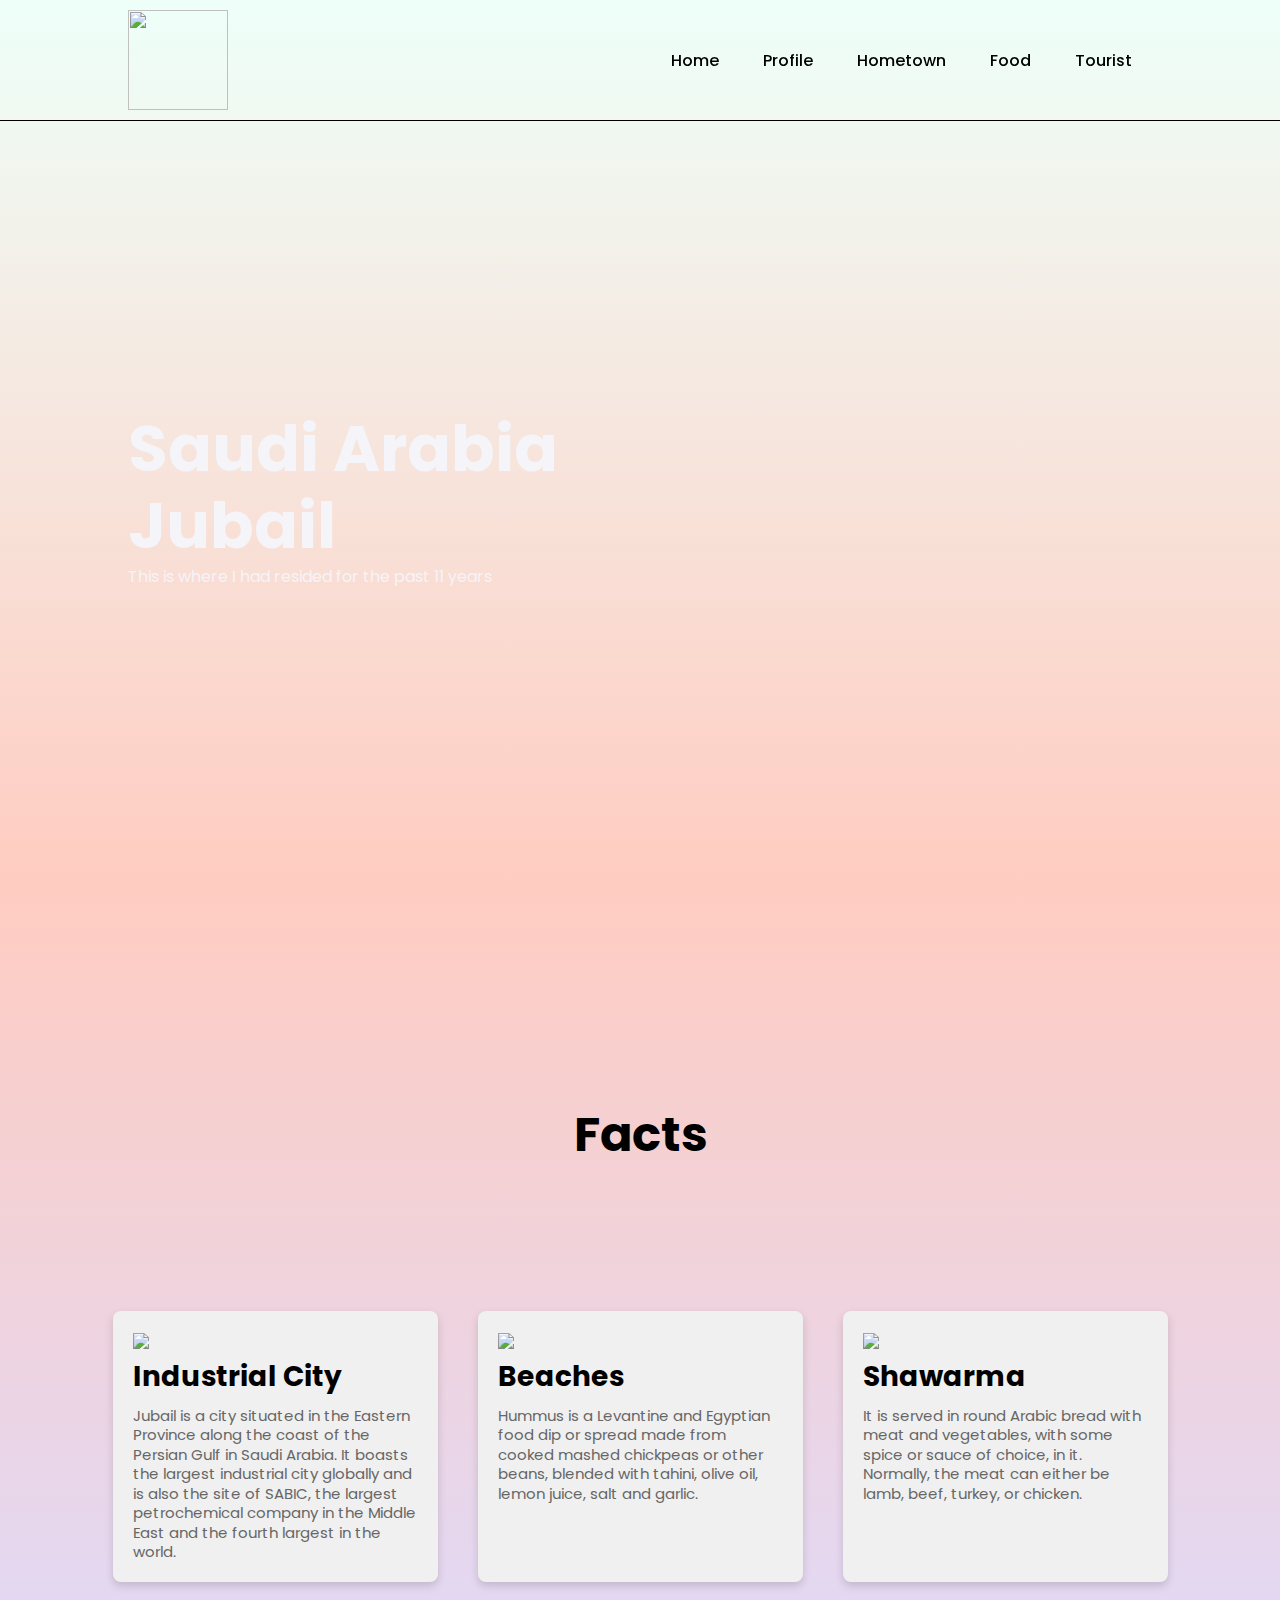
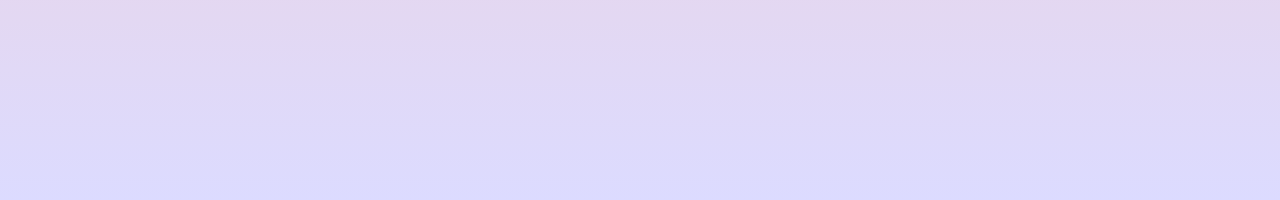
==== hometown.html @ d2705287 "Add files via upload" ====
<!DOCTYPE html>
<html lang="en">
<head>
    <meta charset="UTF-8">
    <meta name="viewport" content="width=device-width, initial-scale=1.0">
    <title>Hometown</title>
    <link rel="stylesheet" href="style.css">
    <link rel="preconnect" href="https://fonts.googleapis.com">
    <link rel="preconnect" href="https://fonts.gstatic.com" crossorigin>
    <link href="https://fonts.googleapis.com/css2?family=Poppins:wght@100;200;300;400;500&display=swap" rel="stylesheet">
</head>
<body>
    <nav>
        <img src="images/bunnypfp-removebg-preview.png" alt="" class="logo" width="100" height="100">
        <ul>
            <li><a style="color: #000;" 
                href="home.html">Home</a></li>
            <li><a style="color: #000;" 
                href="profile.html">Profile</a></li>
            <li><a style="color: #000;" 
                href="hometown.html">Hometown</a></li>
            <li><a style="color: #000;" 
                href="food.html">Food</a></li>
            <li><a style="color: #000;" 
                href="tourist.html">Tourist</a></li>
        </ul>
    </nav>
    <div class="hometown">
        <h1>Saudi Arabia <br> Jubail</h1>
        <p>This is where I had resided for the past 11 years</p>
    </div>
    <div class="card">
        <h2 class="heading">Facts</h2>
        <div class="card2">
            <div class="card-container">
                <img src="images/jubail indus.jpg">
                <div class="card-content">
                    <h3>Industrial City</h3>
                    <p>Jubail is a city situated in the Eastern Province along the coast of the Persian Gulf in Saudi Arabia. It boasts the largest industrial city globally and 
                        is also the site of SABIC, the largest petrochemical company in the Middle East and the fourth largest in the world.</p>
                </div>
            </div>
            <div class="card-container">
                <img src="images/humus.jpg">
                <div class="card-content">
                    <h3>Beaches</h3>
                    <p>Hummus is a Levantine and Egyptian food dip or spread made from cooked mashed 
                        chickpeas or other beans, blended with tahini, olive oil, lemon juice, salt and garlic.</p>
                </div>
            </div>
            <div class="card-container">
                <img src="images/shawarma.jpg">
                <div class="card-content">
                    <h3>Shawarma</h3>
                    <p>It is served in round Arabic bread with meat and vegetables, 
                        with some spice or sauce of choice, in it. Normally, the meat can either be lamb, beef, turkey, or chicken.</p>
                </div>
            </div>
        </div>
    </div>
    <script>
        let navbar = document.querySelector('nav');
        window.onscroll = function (){
            if(window.scrollY > 0){
                navbar.style.background = '#eefff9';
            } else {
                navbar.style.background = 'transparent';
            }
        }
    </script>
</body>
</html>
---- style.css ----
*{
    margin: 0;
    padding: 0;
    box-sizing: border-box;
    font-family: "Poppins", sans-serif;
}

nav{
    position: fixed;
    top: 0;
    left: 0;
    width: 100%;
    display: flex;
    align-items: center;
    justify-content: space-between;
    padding: 10px 10%;
    border-bottom: 1px solid #000;
    z-index: 10;
}

nav ul li{
    list-style: none;
    display: inline-block;
    margin: 10px 20px;
    font-weight: 500;
    cursor: pointer;
}

nav.logo{
    width: 200px;
    cursor: pointer;
}

.header{
    width: 100%;
    min-height: 100vh;
    background: linear-gradient(#eefff9 0%, #ffccc1 49%, #dcdbff 100%);
    padding: 0 10%;
    display: flex;
    justify-content: center;
    flex-direction: column;
}

.header h1{
    margin-top: 100px;
    font-size: 8vw;
    line-height: 11vw;
}

a:link{
    text-decoration: none;
}

.sub-header {
    width: 100%;
    min-height: 100vh;
    background: linear-gradient(#dcdbff 0%, #ffccc1 49%, #eefff9 100%);
    padding: 0 10%;
    display: flex;
    justify-content: center;
    flex-direction: column;
}

section{
    min-height: 100vh;
    padding: 5rem 9% 5rem;
}

.home{
    display: flex;
    justify-content: center;
    align-items: center;
    gap: 8rem;
    background: linear-gradient(#eefff9 0%, #ffccc1 49%, #dcdbff 100%);
}

.home.home-content{
    width: 100%;
    min-height: 100vh;
    background: linear-gradient(#eefff9 0%, #ffccc1 49%, #dcdbff 100%);
    padding: 0 10%;
    display: flex;
    justify-content: center;
    flex-direction: column;
}

.home .home-content h1{
    font-size: 6rem;
    font-weight: 700;
    line-height: 1.3;
}

.home-content h3{
    font-size: 4rem;
    margin-bottom: 1rem;
    font-weight: 700;
}

.home-img{
    border-radius: 50%;
}

.home-img img{
    position: relative;
    width: 25vw;
    height: 32vw;
    border-radius: 50%;
    box-shadow: 0 0 25px solid #ffccc1;
    cursor: pointer;
    transition: 0.2s linear;
}

.heading {
    font-size: 3rem;
    text-align: center;
}

.work{
    justify-content: center;
    background-color: #dcdbff;
}

.services-container {
    display: flex;
    flex-wrap: wrap;
    justify-content: center;
    gap: 2rem;
}

.service-box {
    background-color: #f4f4f9;
    border-radius: 10px;
    padding: 2rem;
    max-width: 800px;
    box-shadow: 0 5px 15px rgba(0, 0, 0, 0.1);

}

.service-info {
    display: flex;
    justify-content: space-between;
    flex-wrap: wrap; /* This ensures the videos will wrap if the screen is too small */
    gap: 1rem; /* Add some spacing between the videos */
    margin-top: 2rem;
}

.service-info h4 {
    font-size: 1.5rem;
    color: #333;
}

.service-info p {
    font-size: 1rem;
    line-height: 1.6;
    margin-bottom: 1.5rem;
    color: #555;
}

.service-info video {
    width: 30%; /* Set each video to take up around one-third of the container */
    height: auto;
    border-radius: 10px;
    box-shadow: 0 5px 15px rgba(0, 0, 0, 0.1);
}

.personal-works-container {
    display: flex;
    flex-direction: column;
    gap: 1.5rem; /* Add some space between heading and videos */
}

/* Keep the videos in a row */
.personal-videos {
    display: flex;
    justify-content: space-between; /* Evenly space out videos */
    gap: 1rem; /* Add some space between each video */
}

/* Video styling */
.personal-videos video {
    width: 30%; /* Adjust width to fit three videos in one row */
    height: auto;
    border-radius: 10px;
    box-shadow: 0 5px 15px rgba(0, 0, 0, 0.1);
}

.hometown{
    width: 100%;
    min-height: 100vh;
    padding: 0 10%;
    display: flex;
    justify-content: center;
    flex-direction: column;
    position: relative;
    width: 100%;
    height: 100vh;
    background: url(/images/jubail3.jpg) no-repeat center center/cover;
    color: #f4f4f9;
}

.hometown h1{
    margin-top: 100px;
    font-size: 5vw;
    line-height: 6vw;
    color: #f4f4f9;
}

.facts .about__container{
    display: flex;
    align-items: center;
    gap: 2rem;
    flex-wrap: wrap;
    padding: 2rem 0;
    padding-bottom: 3rem;
}

.facts .about__container .about__image{
    flex: 1 1 40px;
    position: relative;
}

.about .row .about__description{
    flex: 1 1 40rem;
}

.about .row .about__description p{
    font-size: 1.5rem;
    color: #999;
    padding: .5rem 0;
    padding-top: 1rem;
    line-height: 1.5;
}

.main{
    display: flex;
    align-items: center;
    justify-content: space-around;
    position: relative;
    top: 130px;
    background: linear-gradient(#eefff9 0%, #ffccc1 49%, #dcdbff 100%);
}

.main .men_text h1{
    font-size: 60px;
    position: relative;
    top: -90px;
    left: 20px;
}

.main .main_image img{
    width: 700px;
    position: relative;
    left: 70px;
}

.main .main__desc p{
    width: 650px;
    text-align: justify;
    position: relative;
    left: 123px;
    bottom: 120px;
    line-height: 22px;
}

body {
    background: linear-gradient(#eefff9 0%, #ffccc1 49%, #dcdbff 100%);
}

.card {
    display: flex;
    justify-content: center;
    flex-wrap: wrap;
    margin-top: 120px; /* Adjusted for the fixed navbar */
    flex-direction: column;
}

.cards {
    display: flex;
    justify-content: center;
    flex-wrap: wrap;
    margin-top: 120px; /* Adjusted for the fixed navbar */
    flex-direction: row;
}

.card2 {
    display: flex;
    justify-content: center;
    flex-wrap: wrap;
    margin-top: 120px; /* Adjusted for the fixed navbar */
    flex-direction: row;
}

.card {
    display: flex;
    justify-content: center;
    flex-wrap: wrap;
    margin-top: 0; /* Remove the top margin */
    min-height: 100vh; /* Ensure the card container takes the full height */
    align-items: center; /* Vertical centering */
}

/* Card Styling */
.card-container {
    width: 325px;
    background-color: #f0f0f0;
    border-radius: 8px;
    overflow: hidden;
    box-shadow: 0px 4px 8px rgba(0, 0, 0, 0.15);
    margin: 20px;
    padding: 20px;
    transition: transform 0.3s ease;
}

.card-container:hover {
    transform: scale(1.05); /* Add hover effect */
}

.card img {
    width: 100%;
    height: auto;
}

.card-content h3 {
    font-size: 28px;
    margin-bottom: 8px;
}

.card-content p {
    color: #666;
    font-size: 15px;
    line-height: 1.3;
}
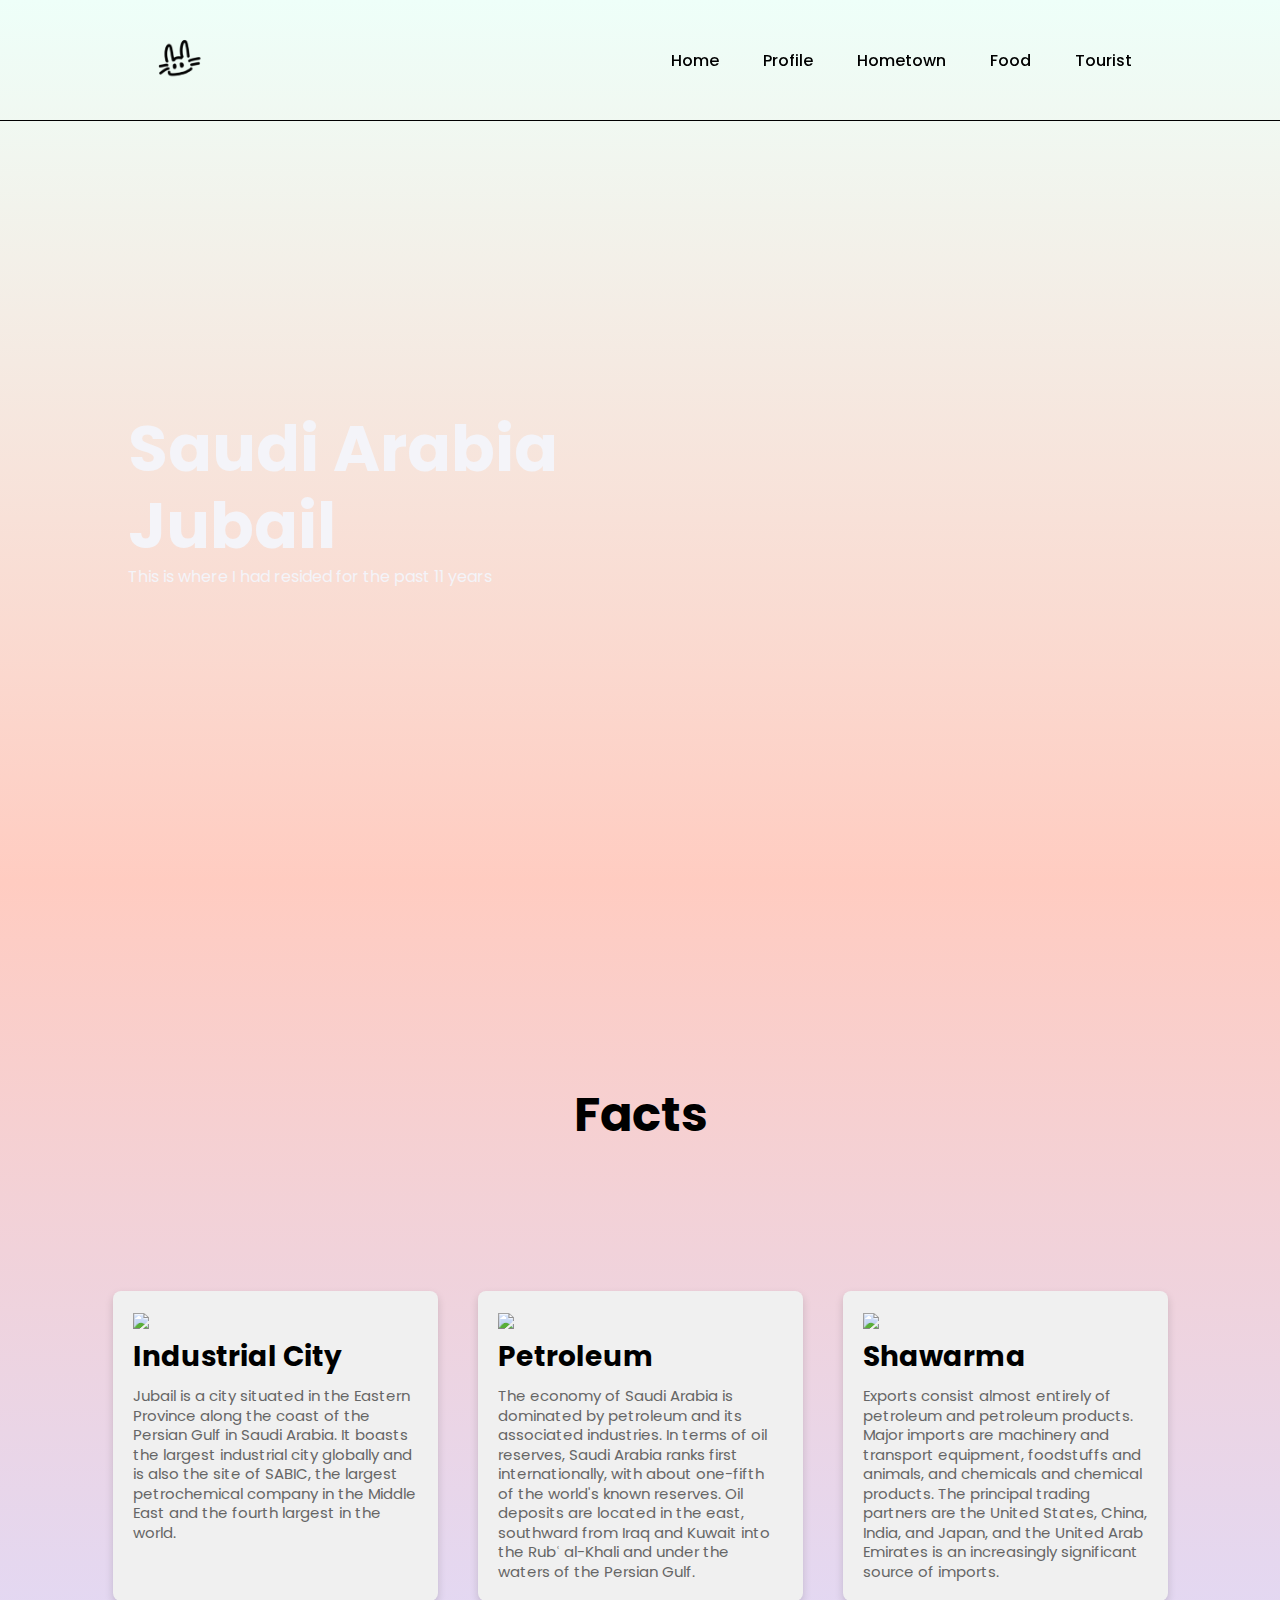
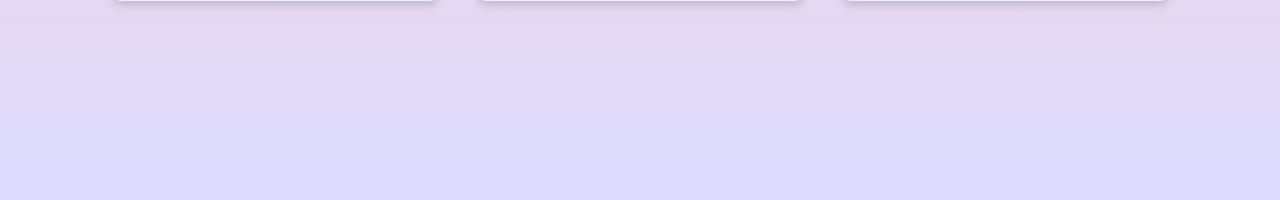
==== commit 10b365bb: "Update hometown.html" ====
--- a/hometown.html
+++ b/hometown.html
@@ -41,19 +41,21 @@
                 </div>
             </div>
             <div class="card-container">
-                <img src="images/humus.jpg">
+                <img src="images/petroleum.png">
                 <div class="card-content">
-                    <h3>Beaches</h3>
-                    <p>Hummus is a Levantine and Egyptian food dip or spread made from cooked mashed 
-                        chickpeas or other beans, blended with tahini, olive oil, lemon juice, salt and garlic.</p>
+                    <h3>Petroleum</h3>
+                    <p>The economy of Saudi Arabia is dominated by petroleum and its associated industries. In terms of oil reserves, Saudi Arabia ranks 
+                        first internationally, with about one-fifth of the world's known reserves. Oil deposits are located in the east, southward from 
+                        Iraq and Kuwait into the Rubʿ al-Khali and under the waters of the Persian Gulf.</p>
                 </div>
             </div>
             <div class="card-container">
-                <img src="images/shawarma.jpg">
+                <img src="images/trade.png">
                 <div class="card-content">
                     <h3>Shawarma</h3>
-                    <p>It is served in round Arabic bread with meat and vegetables, 
-                        with some spice or sauce of choice, in it. Normally, the meat can either be lamb, beef, turkey, or chicken.</p>
+                    <p>Exports consist almost entirely of petroleum and petroleum products. Major imports are machinery and transport equipment, 
+                        foodstuffs and animals, and chemicals and chemical products. The principal trading partners are the United States, China, 
+                        India, and Japan, and the United Arab Emirates is an increasingly significant source of imports.</p>
                 </div>
             </div>
         </div>
@@ -69,4 +71,4 @@
         }
     </script>
 </body>
-</html>+</html>
